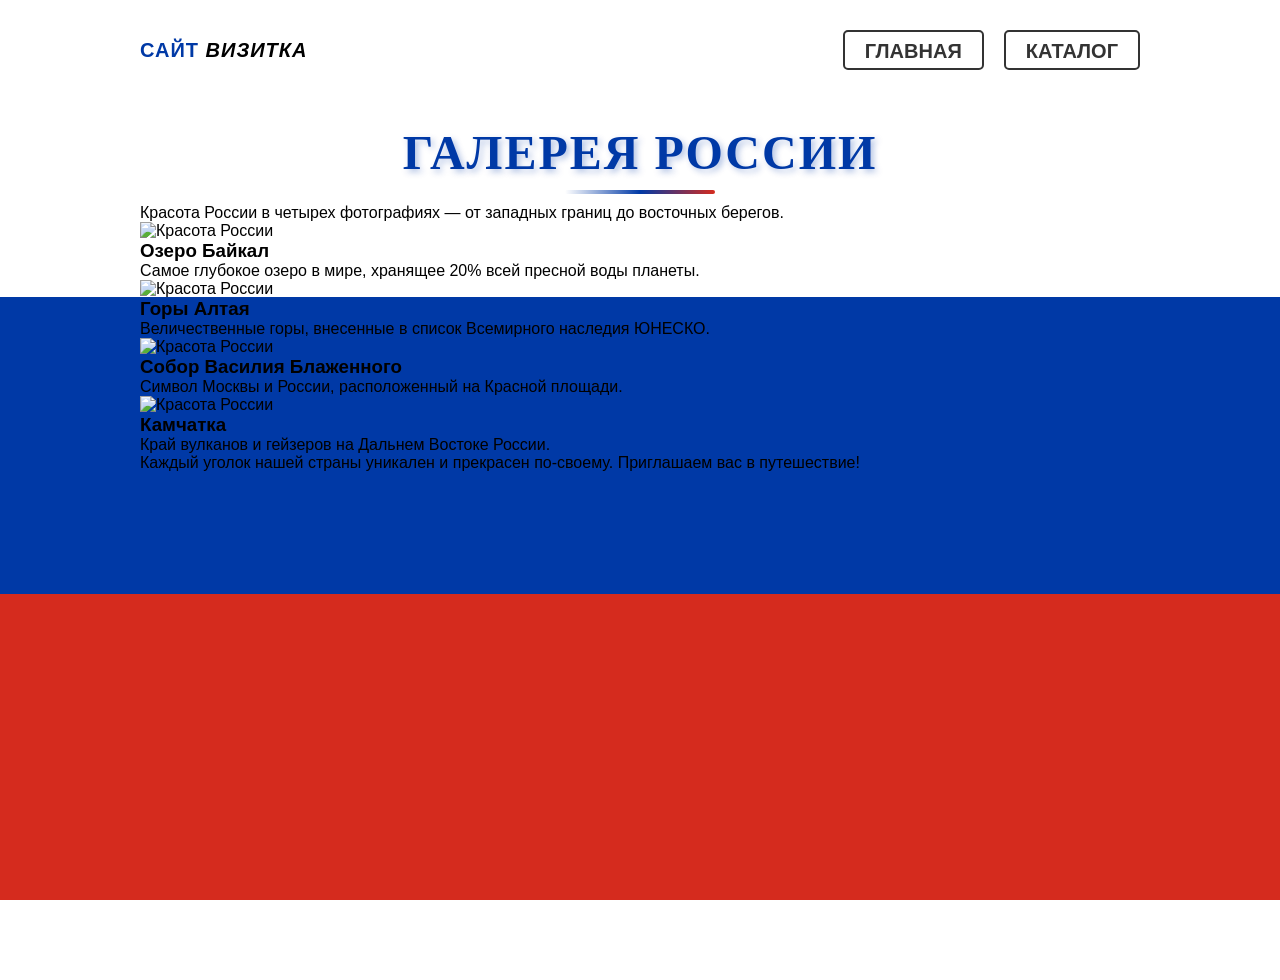
==== auto_industry.html @ 18884c05 "" ====
<!DOCTYPE html>
<html lang="ru">
<head>
    <link rel="stylesheet" href="css/style.css">
    <meta charset="UTF-8">
    <meta name="viewport" content="width=device-width, initial-scale=1.0">
    <title>Галерея - Красоты России</title>
</head>
<body>
    <div id="wrapper">
        <header>
            <div class="header__left">
                <a id="logo" href="index.html"><span class="pink">Сайт</span> <i>визитка</i></a>
            </div>
            <div class="header__right">

                    
                    <nav class="main-nav">
        <ul class="nav-links">
            <li><a href="index.html" class="nav-link">ГЛАВНАЯ</a></li>
            <li class="dropdown">
                <a href="#" class="dropbtn" id="dropdownBtn">КАТАЛОГ</a>
            <div class="dropdown-content" id="dropdownMenu">
                <div class="tab-container">
                    <button class="tab" onclick="navigateTo('putin.html')">ПРЕЗИДЕНТ</button>
<button class="tab" onclick="navigateTo('facts.html')">ИНТЕРЕСНЫЕ ФАКТЫ</button>
<button class="tab" onclick="navigateTo('auto_industry.html')">АВТОПРОМ</button>
<button class="tab" onclick="navigateTo('oreshnik.html')">ОРЕШНИК</button>
                </div>
            </div>
            </li>
        </ul>
    </nav>
                </div>
        </header>

        <main>
            <h1 class="page-title">ГАЛЕРЕЯ РОССИИ</h1>

            <!-- Блок с описанием -->
            <div class="gallery-description">
                <p>Красота России в четырех фотографиях — от западных границ до восточных берегов.</p>
            </div>

            <!-- Галерея из 4 картинок -->
            <section class="gallery-section">
                <div class="gallery-grid">
                    
                    <div class="gallery-item">
                        <img src="content/gallery1.jpg" alt="Красота России" class="gallery-img">
                        <div class="gallery-caption">
                            <h3>Озеро Байкал</h3>
                            <p>Самое глубокое озеро в мире, хранящее 20% всей пресной воды планеты.</p>
                        </div>
                    </div>

                    <div class="gallery-item">
                        <img src="content/gallery2.jpg" alt="Красота России" class="gallery-img">
                        <div class="gallery-caption">
                            <h3>Горы Алтая</h3>
                            <p>Величественные горы, внесенные в список Всемирного наследия ЮНЕСКО.</p>
                        </div>
                    </div>

                    <div class="gallery-item">
                        <img src="content/gallery3.jpg" alt="Красота России" class="gallery-img">
                        <div class="gallery-caption">
                            <h3>Собор Василия Блаженного</h3>
                            <p>Символ Москвы и России, расположенный на Красной площади.</p>
                        </div>
                    </div>

                    <div class="gallery-item">
                        <img src="content/gallery4.jpg" alt="Красота России" class="gallery-img">
                        <div class="gallery-caption">
                            <h3>Камчатка</h3>
                            <p>Край вулканов и гейзеров на Дальнем Востоке России.</p>
                        </div>
                    </div>

                </div>
            </section>

            <!-- Дополнительный текст -->
            <div class="gallery-footer">
                <p>Каждый уголок нашей страны уникален и прекрасен по-своему. Приглашаем вас в путешествие!</p>
            </div>

        </main>
    </div>

    <footer>
        &copy; Новая компания
    </footer>
    <script>
document.addEventListener('DOMContentLoaded', function() {
    const dropdownBtn = document.getElementById('dropdownBtn');
    const dropdownMenu = document.getElementById('dropdownMenu');
    
    // Функция для закрытия меню
    function closeDropdown() {
        dropdownMenu.classList.remove('show');
        dropdownBtn.classList.remove('active');
    }
    
    // Функция для открытия меню
    function openDropdown() {
        dropdownMenu.classList.add('show');
        dropdownBtn.classList.add('active');
    }
    
    // Обработчик клика по кнопке
    dropdownBtn.addEventListener('click', function(event) {
        event.preventDefault(); // Предотвращаем переход по ссылке
        event.stopPropagation(); // Останавливаем всплытие события
        
        // Если меню открыто - закрываем, если закрыто - открываем
        if (dropdownMenu.classList.contains('show')) {
            closeDropdown();
        } else {
            openDropdown();
        }
    });
    
    // Закрытие при клике вне меню
    document.addEventListener('click', function(event) {
        // Если клик был не по кнопке и не по меню
        if (!dropdownBtn.contains(event.target) && !dropdownMenu.contains(event.target)) {
            closeDropdown();
        }
    });
    
    // Закрытие при нажатии клавиши Escape
    document.addEventListener('keydown', function(event) {
        if (event.key === 'Escape') {
            closeDropdown();
        }
    });
    
    // Предотвращаем закрытие при клике внутри меню (кроме кнопок вкладок)
    dropdownMenu.addEventListener('click', function(event) {
        event.stopPropagation();
    });

    // Функция для перехода на страницу с закрытием меню
window.navigateTo = function(page) {
    location.href = page;
    closeDropdown();
}
});
</script>
</body>
</html>
---- css/style.css ----
* {
    margin: 0;
    padding: 0;
    box-sizing: border-box;
}

/* Подключаем красивые шрифты */
@import url('https://fonts.googleapis.com/css2?family=Roboto+Slab:wght@400;500;700&family=Montserrat:wght@300;400;600;700&family=Playfair+Display:wght@400;700;900&display=swap');

html, body {
    background: linear-gradient(180deg, 
        #FFFFFF 0%, 
        #FFFFFF 33%, 
        #0039A6 33%, 
        #0039A6 66%, 
        #D52B1E 66%, 
        #D52B1E 100%);
    color: black;
    height: 100%;
    width: 100%;
    font-family: 'Montserrat', sans-serif;
    overflow: hidden;
    max-width: 100%;
    overflow-x: hidden;
}

#wrapper {
    height: 100vh;
    width: 100%;
    max-width: 100%;
    display: flex;
    flex-direction: column;
    overflow: hidden;
}

header, main, footer {
    width: 100%;
    max-width: 1040px;
    margin: 0 auto;
    padding: 0 20px;
}

main {
    flex: 1;
    overflow-y: auto;
    min-height: 0;
    padding: 10px 20px;
    scrollbar-width: thin;
    scrollbar-color: #0039A6 rgba(255, 255, 255, 0.5);
}

/* Стилизация скроллбара для WebKit браузеров */
main::-webkit-scrollbar {
    width: 8px;
}

main::-webkit-scrollbar-track {
    background: rgba(255, 255, 255, 0.5);
    border-radius: 10px;
}

main::-webkit-scrollbar-thumb {
    background: #0039A6;
    border-radius: 10px;
}

footer {
    height: 80px;
    flex-shrink: 0;
    font-family: 'Montserrat', sans-serif;
    font-size: 16px;
    color: #333;
    text-align: center;
    padding: 25px 20px;
    background-color: rgba(255, 255, 255, 0.9);
    border-radius: 15px 15px 0 0;
}

/* ========== ОБЩИЕ СТИЛИ ДЛЯ ЗАГОЛОВКОВ ========== */
h1 {
    font-family: 'Playfair Display', serif;
    font-weight: 900;
    text-align: center;
    color: #0039A6;
    text-shadow: 3px 3px 6px rgba(0,57,166,0.3);
    letter-spacing: 2px;
    position: relative;
}

h1::after {
    content: "";
    display: block;
    width: 150px;
    height: 4px;
    background: linear-gradient(90deg, #FFFFFF, #0039A6, #D52B1E);
    margin: 10px auto 0;
    border-radius: 2px;
}

/* ========== СТИЛИ ДЛЯ ГЛАВНОЙ СТРАНИЦЫ (index.html) ========== */
main > h1 {
    font-size: 56px;
    margin: 15px 0 20px 0;
}

.main__content {
    background-color: rgba(255, 255, 255, 0.85);
    padding: 25px;
    border-radius: 20px;
    box-shadow: 0 15px 30px rgba(0,0,0,0.2);
    margin: 10px 0 20px 0;
}

.main__content p {
    text-align: justify;
    margin-bottom: 20px;
    font-size: 18px;
    line-height: 1.7;
    font-family: 'Roboto Slab', serif;
    font-weight: 400;
    color: #222;
    letter-spacing: 0.3px;
    text-rendering: optimizeLegibility;
    -webkit-font-smoothing: antialiased;
    -moz-osx-font-smoothing: grayscale;
}

.main__content p:last-child {
    margin-bottom: 0;
}

.content__img {
    width: 260px;
    height: auto;
    float: left;
    margin: 0 25px 15px 0;
    border-radius: 15px;
    box-shadow: 0 10px 20px rgba(0,0,0,0.2);
    border: 3px solid white;
}

/* ========== СТИЛИ ДЛЯ СТРАНИЦЫ ФАКТОВ (uslugi.html) ========== */
.page-title {
    font-size: 48px;
    margin: 15px 0 10px 0;
}

.services {
    display: flex;
    flex-wrap: nowrap;
    justify-content: center;
    gap: 20px;
    width: 100%;
    padding: 0;
}

.services__item {
    width: 300px;
    flex: 0 0 auto;
    padding: 15px;
    background-color: rgba(255, 255, 255, 0.85);
    border-radius: 20px;
    box-shadow: 0 15px 30px rgba(0,0,0,0.2);
    transition: transform 0.3s ease;
    display: flex;
    flex-direction: column;
}

.services__item:hover {
    transform: translateY(-5px);
}

.services__img {
    width: 100%;
    height: 140px;
    object-fit: cover;
    border-radius: 15px;
    margin-bottom: 12px;
    border: 3px solid white;
    box-shadow: 0 10px 20px rgba(0,0,0,0.2);
}

.services__item h2 {
    font-size: 24px;
    font-family: 'Playfair Display', serif;
    color: #D52B1E;
    margin-bottom: 10px;
    text-align: center;
}

.services__item p {
    font-size: 18px;
    line-height: 1.6;
    font-family: 'Roboto Slab', serif;
    color: #222;
    margin-bottom: 10px;
    text-align: justify;
}

.services__item p:last-of-type {
    margin-bottom: 0;
}

.more-link {
    display: inline-block;
    text-decoration: none;
    color: #0039A6;
    font-family: 'Montserrat', sans-serif;
    font-weight: 600;
    font-size: 14px;
    padding: 5px 15px;
    border: 2px solid #0039A6;
    border-radius: 25px;
    transition: all 0.3s ease;
    margin-top: 8px;
    align-self: center;
}

.more-link:hover {
    background-color: #0039A6;
    color: white;
}

/* ========== СТИЛИ ДЛЯ ИЗОБРАЖЕНИЙ ========== */
.main__img--float {
    width: 550px;
    margin: 20px 40px 20px 0;
    float: left;
    border-radius: 15px;
    box-shadow: 0 10px 20px rgba(0,0,0,0.2);
}

/* ========== АДАПТИВНОСТЬ ДЛЯ МАЛЕНЬКИХ ЭКРАНОВ ========== */
@media (max-width: 1000px) {
    header, main, footer {
        padding: 0 15px;
    }
    
    .services {
        flex-wrap: wrap;
        gap: 15px;
    }
    
    .services__item {
        width: 280px;
    }
    
    .content__img {
        width: 200px;
    }
    
    main > h1 {
        font-size: 42px;
    }
    
    .page-title {
        font-size: 38px;
    }
}

@media (max-width: 700px) {
    .content__img {
        width: 100%;
        float: none;
        margin: 0 0 15px 0;
    }
    
    .services__item {
        width: 100%;
        max-width: 350px;
    }
    
    header {
        flex-direction: column;
        height: auto;
        padding: 15px;
        gap: 10px;
    }
}

/* Очистка float */
.clearfix::after {
    content: "";
    display: table;
    clear: both;
}

/* ========== ПРИНУДИТЕЛЬНОЕ ВЫРАВНИВАНИЕ ШАПКИ ========== */
header {
    display: flex !important;
    justify-content: space-between !important;
    align-items: center !important;
    height: 100px !important;
    width: 100% !important;
    max-width: 1040px !important;
    margin: 0 auto !important;
    padding: 0 20px !important;
}

.header__left {
    font-size: 20px !important;
    font-weight: bold !important;
    color: #333 !important;
    font-family: 'Montserrat', sans-serif !important;
    text-transform: uppercase !important;
    letter-spacing: 1px !important;
    white-space: nowrap !important;
    padding: 0 !important;
    margin: 0 !important;
    width: auto !important;
    background: transparent !important;
    border: none !important;
}

.header__right {
    width: auto !important;
    text-align: right !important;
    background: transparent !important;
    padding: 0 !important;
    margin: 0 !important;
    border: none !important;
}

.header__right h1 {
    margin: 0 !important;
    padding: 0 !important;
    font-size: 20px !important;
    border: none !important;
    background: transparent !important;
}

.header__right h1::after {
    display: none !important;
}

.header__right a {
    text-decoration: none !important;
    color: #333 !important;
    padding: 8px 20px !important;
    border: 2px solid #333 !important;
    border-radius: 5px !important;
    font-family: 'Montserrat', sans-serif !important;
    font-weight: 600 !important;
    font-size: 20px !important;
    display: inline-block !important;
    white-space: nowrap !important;
    background: transparent !important;
}

.header__right a:hover {
    background-color: #333 !important;
    color: #fff !important;
}

#logo{
    text-transform: uppercase;
    text-decoration:none;
    color:black;
    font-weight: 600;
    line-height: 100px;
    font-size: 20px;
}

.pink {
    color: #0039A6; 
}

/* ========== БЕГУЩАЯ СТРОКА С ГИМНОМ ========== */
.hymn-ticker {
    width: 100%;
    height: 60px;
    background-color: rgba(255, 255, 255, 0.9);
    border: 3px solid;
    border-image: linear-gradient(90deg, #FFFFFF, #0039A6, #D52B1E) 1;
    border-radius: 15px;
    margin: 15px 0 20px 0;
    overflow: hidden;
    position: relative;
    box-shadow: 0 10px 20px rgba(0,0,0,0.2);
}

.hymn-content {
    position: absolute;
    white-space: nowrap;
    line-height: 60px;
    font-size: 20px;
    font-family: 'Roboto Slab', serif;
    color: #0039A6;
    font-weight: 500;
    animation: scrollHymn 60s linear infinite !important;
    padding-left: 100%;
}

@keyframes scrollHymn {
    0% {
        transform: translateX(0);
    }
    100% {
        transform: translateX(-100%);
    }
}

/* ========== БЛОК С ГИМНОМ ========== */
.hymn-block {
    width: 100%;
    margin: 20px 0;
    padding: 20px;
    border-radius: 20px;
    text-align: center;
}

.hymn-title {
    font-size: 32px;
    font-family: 'Playfair Display', serif;
    color: #0039A6;
    margin-bottom: 15px;
    text-shadow: 2px 2px 4px rgba(0,57,166,0.2);
}

/* Кнопка */
.hymn-button {
    background: linear-gradient(90deg, #FFFFFF, #0039A6, #D52B1E);
    color: black;
    border: 2px solid black;
    border-radius: 50px;
    padding: 15px 40px;
    font-size: 24px;
    font-family: 'Montserrat', sans-serif;
    font-weight: 700;
    cursor: pointer;
    transition: all 0.3s ease;
    box-shadow: 0 10px 20px rgba(0,0,0,0.2);
    margin-bottom: 20px;
    letter-spacing: 2px;
    min-width: 350px;
    text-align: center;
}

.hymn-button:hover {
    transform: scale(1.05);
    box-shadow: 0 15px 30px rgba(0,0,0,0.3);
}

.play-icon {
    display: inline-block;
    width: 30px;
    text-align: center;
    margin-right: 10px;
    font-size: 28px;
}

.hymn-button.playing {
    background: linear-gradient(90deg, #FFFFFF, #0039A6, #D52B1E);
    color: black;
    border: 2px solid black;
}

/* ========== ОСНОВНЫЕ СТИЛИ НАВИГАЦИИ ========== */
.main-nav {
    /* background-color: #2c3e50; */
    height: 60px;
    display: flex;
    align-items: center;
    justify-content: center;
    border-radius: 8px;
    margin-bottom: 30px;
    position: relative;
    z-index: 100;
}

.nav-links {
    display: flex;
    align-items: center;
    justify-content: center;
    gap: 20px;
    list-style: none;
    margin: 0;
    padding: 0;
    height: 100%;
}

.nav-links li {
    display: flex;
    align-items: center;
    height: 100%;
    margin: 0;
}

/* Единый стиль для ВСЕХ кнопок навигации */
.nav-links a,
.nav-links .dropbtn {
    display: flex;
    align-items: center;
    justify-content: center;
    text-align: center;
    min-width: 100px;
    height: 40px;
    padding: 0 15px;
    color: white;
    text-decoration: none;
    font-size: 18px;
    font-weight: 500;
    border-radius: 4px;
    transition: background-color 0.3s;
    background: none;
    border: none;
    cursor: pointer;
    font-family: inherit;
    box-sizing: border-box;
    line-height: normal;
    white-space: nowrap;
}

/* Ховер эффекты */
.nav-links a:hover,
.nav-links .dropbtn:hover {
    background-color: #34495e;
}

/* Активное состояние для dropbtn */
.nav-links .dropbtn.active {
    background-color: #e74c3c;
}

/* Стили для выпадающего меню */
.dropdown {
    position: relative;
    display: flex;
    align-items: center;
    height: 100%;
}

.dropdown-content {
    display: none;
    position: absolute;
    top: 100%;
    left: 50%;
    transform: translateX(-50%);
    background-color: white;
    min-width: 220px;
    box-shadow: 0 8px 16px rgba(0,0,0,0.2);
    border-radius: 8px;
    overflow: hidden;
    z-index: 1000;
    margin-top: 5px;
    animation: slideDown 0.2s ease-out;
}

.dropdown-content.show {
    display: block;
}

@keyframes slideDown {
    from {
        opacity: 0;
        transform: translateX(-50%) translateY(-10px);
    }
    to {
        opacity: 1;
        transform: translateX(-50%) translateY(0);
    }
}

/* Стили для вкладок внутри выпадающего меню */
.tab-container {
    display: flex;
    flex-direction: column;
}

.tab {
    padding: 12px 20px;
    text-align: left;
    background: none;
    border: none;
    width: 100%;
    cursor: pointer;
    font-size: 16px;
    color: #333;
    transition: background-color 0.3s;
    border-bottom: 1px solid #eee;
    font-family: inherit;
}

.tab:last-child {
    border-bottom: none;
}

.tab:hover {
    background-color: #f0f0f0;
    color: #e74c3c;
}

/* ========== СТИЛИ ДЛЯ СТРАНИЦЫ ПУТИНА (putin.html) ========== */
.putin-main {
    display: flex;
    flex-direction: column;
    height: calc(100vh - 180px);
    padding: 10px 20px !important;
    overflow: hidden;
}

/* Заголовок на странице Путина */
.putin-title {
    font-size: 42px !important;
    margin: 5px 0 15px 0 !important;
    flex-shrink: 0;
}

.putin-container {
    display: flex;
    gap: 30px;
    flex: 1;
    min-height: 0;
    background: rgba(255, 255, 255, 0.85);
    border-radius: 30px;
    padding: 25px;
    box-shadow: 0 20px 40px rgba(0,0,0,0.2);
    backdrop-filter: blur(5px);
}

.putin-text-column {
    flex: 1;
    display: flex;
    flex-direction: column;
    gap: 12px;
    overflow-y: auto;
    padding-right: 5px;
}

/* Стилизация скроллбара для текстовой колонки */
.putin-text-column::-webkit-scrollbar {
    width: 5px;
}

.putin-text-column::-webkit-scrollbar-track {
    background: rgba(0, 57, 166, 0.1);
    border-radius: 10px;
}

.putin-text-column::-webkit-scrollbar-thumb {
    background: #0039A6;
    border-radius: 10px;
}

/* Абзацы текста */
.putin-paragraph {
    font-family: 'Roboto Slab', serif;
    font-size: 15px;
    line-height: 1.5;
    color: #222;
    text-align: justify;
    margin: 0;
    padding: 12px 15px;
    background: rgba(255, 255, 255, 0.7);
    border-radius: 12px;
    border-left: 4px solid #0039A6;
    transition: all 0.2s ease;
}

.putin-paragraph:hover {
    background: white;
    transform: translateX(3px);
    box-shadow: 0 3px 8px rgba(0,57,166,0.15);
}

/* Правая колонка с гифкой */
.putin-gif-column {
    flex: 0 0 45%;
    display: flex;
    align-items: center;
}

.putin-gif-container {
    width: 100%;
    height: 100%;
    max-height: 100%;
    border-radius: 20px;
    overflow: hidden;
    box-shadow: 0 20px 30px rgba(0,57,166,0.3);
    border: 4px solid white;
    transition: transform 0.3s ease;
}

.putin-gif-container:hover {
    transform: scale(1.02);
}

.putin-gif {
    width: 100%;
    height: 100%;
    object-fit: cover;
    object-position: center;
    display: block;
}

/* Адаптивность для страницы Путина */
@media (max-width: 1000px) {
    .putin-main {
        height: calc(100vh - 160px);
        padding: 5px 15px !important;
    }
    
    .putin-title {
        font-size: 36px !important;
        margin: 5px 0 10px 0 !important;
    }
    
    .putin-container {
        padding: 20px;
        gap: 20px;
    }
    
    .putin-gif-column {
        flex: 0 0 42%;
    }
    
    .putin-paragraph {
        font-size: 14px;
        padding: 10px 12px;
    }
}

@media (max-width: 800px) {
    .putin-main {
        height: auto;
        min-height: calc(100vh - 160px);
        overflow-y: auto;
    }
    
    .putin-container {
        flex-direction: column-reverse;
    }
    
    .putin-gif-column {
        flex: 0 0 auto;
        height: 250px;
    }
    
    .putin-text-column {
        max-height: 400px;
    }
}

@media (min-height: 900px) {
    .putin-paragraph {
        font-size: 16px;
        line-height: 1.6;
        padding: 15px 18px;
    }
}

/* Выравнивание навигации по вертикали с логотипом */
.header__right {
    display: flex !important;
    align-items: center !important;
    height: 100% !important;
}

.header__right .main-nav {
    margin-bottom: 0 !important; /* Убираем нижний отступ */
    height: 50px; /* Чуть уменьшаем высоту */
}

/* Корректировка отступов для навбара */
.main-nav {
    margin-bottom: 0; /* Переопределяем для шапки */
}

/* Для страницы Путина (если нужно сохранить отступ на других страницах) */
.putin-main .main-nav {
    margin-bottom: 30px; /* Возвращаем отступ для контента */
}
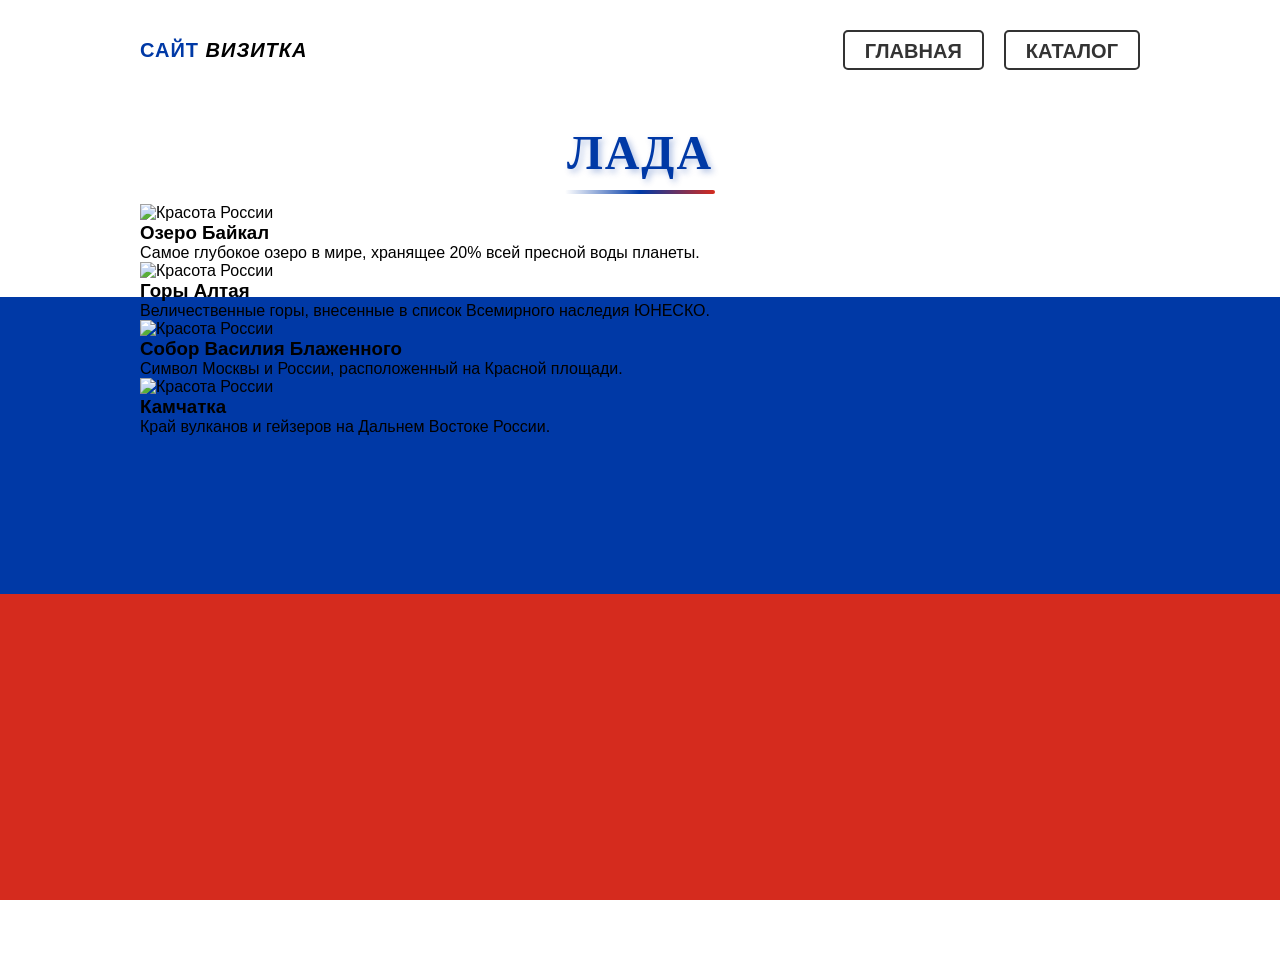
==== commit 90d90b65: "" ====
--- a/auto_industry.html
+++ b/auto_industry.html
@@ -35,12 +35,9 @@
         </header>
 
         <main>
-            <h1 class="page-title">ГАЛЕРЕЯ РОССИИ</h1>
+            <h1 class="page-title">ЛАДА</h1>
 
-            <!-- Блок с описанием -->
-            <div class="gallery-description">
-                <p>Красота России в четырех фотографиях — от западных границ до восточных берегов.</p>
-            </div>
+
 
             <!-- Галерея из 4 картинок -->
             <section class="gallery-section">
@@ -80,11 +77,6 @@
 
                 </div>
             </section>
-
-            <!-- Дополнительный текст -->
-            <div class="gallery-footer">
-                <p>Каждый уголок нашей страны уникален и прекрасен по-своему. Приглашаем вас в путешествие!</p>
-            </div>
 
         </main>
     </div>
--- a/css/style.css
+++ b/css/style.css
@@ -743,7 +743,7 @@
 
 @media (min-height: 900px) {
     .putin-paragraph {
-        font-size: 16px;
+        font-size: 18px;
         line-height: 1.6;
         padding: 15px 18px;
     }
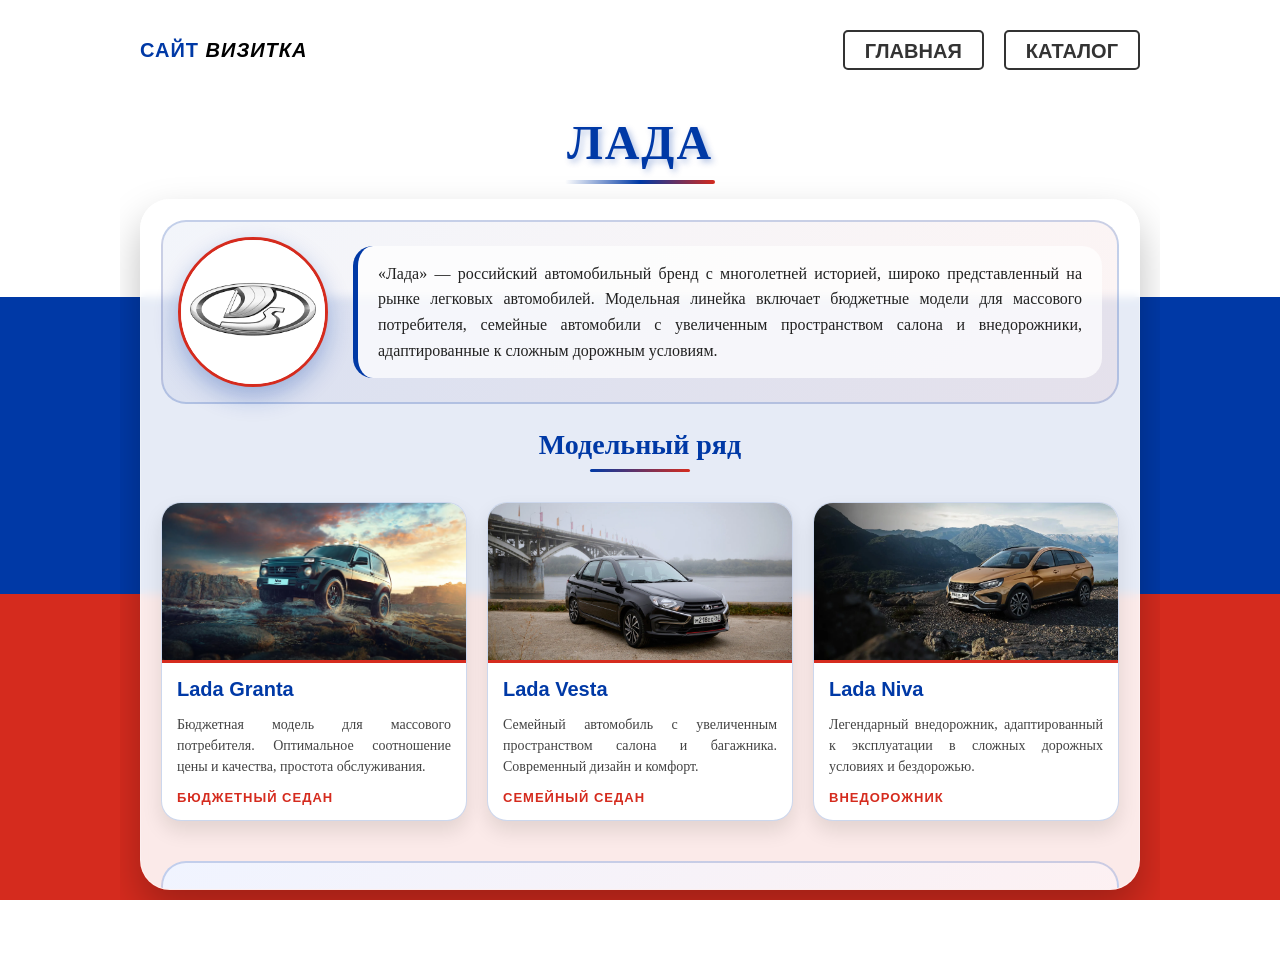
==== commit 3d0dcff7: "" ====
--- a/auto_industry.html
+++ b/auto_industry.html
@@ -4,7 +4,284 @@
     <link rel="stylesheet" href="css/style.css">
     <meta charset="UTF-8">
     <meta name="viewport" content="width=device-width, initial-scale=1.0">
-    <title>Галерея - Красоты России</title>
+    <title>LADA - Российский автопром</title>
+    <style>
+        /* Временные стили для страницы LADA */
+        .lada-main {
+            display: flex;
+            flex-direction: column;
+            height: calc(100vh - 180px);
+            padding: 10px 20px !important;
+            overflow: hidden;
+        }
+
+        /* Заголовок как на других страницах */
+        .lada-main .page-title {
+            font-size: 48px;
+            margin: 5px 0 15px 0 !important;
+            text-align: center;
+            flex-shrink: 0;
+            color: #0039A6;
+        }
+
+        .lada-container {
+            display: flex;
+            flex-direction: column;
+            gap: 20px;
+            flex: 1;
+            min-height: 0;
+            background: rgba(255, 255, 255, 0.9);
+            border-radius: 30px;
+            padding: 20px;
+            box-shadow: 0 20px 40px rgba(0,0,0,0.25);
+            backdrop-filter: blur(5px);
+            border: 1px solid rgba(255,255,255,0.3);
+            overflow-y: auto;
+        }
+
+        /* Верхний блок с логотипом и описанием */
+        .lada-header {
+            display: flex;
+            gap: 25px;
+            align-items: center;
+            background: linear-gradient(135deg, rgba(0,57,166,0.05) 0%, rgba(213,43,30,0.05) 100%);
+            border-radius: 25px;
+            padding: 15px;
+            border: 2px solid rgba(0,57,166,0.2);
+        }
+
+        .lada-logo {
+            flex: 0 0 150px;
+            height: 150px;
+            border-radius: 50%;
+            overflow: hidden;
+            background: white;
+            box-shadow: 0 10px 25px rgba(0,57,166,0.3);
+            border: 3px solid #D52B1E;
+            display: flex;
+            align-items: center;
+            justify-content: center;
+        }
+
+        .lada-logo img {
+            width: 100%;
+            height: 100%;
+            object-fit: contain;
+        }
+
+        .lada-description {
+            flex: 1;
+            font-family: 'Roboto Slab', serif;
+            font-size: 16px;
+            line-height: 1.6;
+            color: #222;
+            text-align: justify;
+            background: rgba(255,255,255,0.7);
+            padding: 15px 20px;
+            border-radius: 20px;
+            border-left: 5px solid #0039A6;
+        }
+
+        /* Сетка с моделями */
+        .models-title {
+            font-family: 'Playfair Display', serif;
+            font-size: 28px;
+            color: #0039A6;
+            margin: 5px 0 10px 0;
+            text-align: center;
+            position: relative;
+        }
+
+        .models-title::after {
+            content: "";
+            display: block;
+            width: 100px;
+            height: 3px;
+            background: linear-gradient(90deg, #0039A6, #D52B1E);
+            margin: 8px auto 0;
+            border-radius: 2px;
+        }
+
+        .models-grid {
+            display: grid;
+            grid-template-columns: repeat(3, 1fr);
+            gap: 20px;
+            margin-bottom: 20px;
+        }
+
+        .model-card {
+            background: white;
+            border-radius: 20px;
+            overflow: hidden;
+            box-shadow: 0 10px 20px rgba(0,0,0,0.1);
+            transition: all 0.3s ease;
+            border: 1px solid rgba(0,57,166,0.2);
+            display: flex;
+            flex-direction: column;
+        }
+
+        .model-card:hover {
+            transform: translateY(-5px);
+            box-shadow: 0 15px 30px rgba(0,57,166,0.3);
+        }
+
+        .model-image {
+            width: 100%;
+            height: 160px;
+            object-fit: cover;
+            border-bottom: 3px solid #D52B1E;
+        }
+
+        .model-info {
+            padding: 15px;
+            flex: 1;
+            display: flex;
+            flex-direction: column;
+            gap: 8px;
+        }
+
+        .model-name {
+            font-family: 'Montserrat', sans-serif;
+            font-size: 20px;
+            font-weight: 700;
+            color: #0039A6;
+            margin-bottom: 5px;
+        }
+
+        .model-desc {
+            font-family: 'Roboto Slab', serif;
+            font-size: 14px;
+            color: #444;
+            line-height: 1.5;
+            text-align: justify;
+        }
+
+        .model-type {
+            font-family: 'Montserrat', sans-serif;
+            font-size: 13px;
+            font-weight: 600;
+            color: #D52B1E;
+            text-transform: uppercase;
+            letter-spacing: 1px;
+            margin-top: 5px;
+        }
+
+        /* Блок с преимуществами */
+        .advantages-section {
+            background: linear-gradient(135deg, #f0f4ff, #fff0f0);
+            border-radius: 25px;
+            padding: 20px;
+            border: 2px solid rgba(0,57,166,0.2);
+        }
+
+        .advantages-title {
+            font-family: 'Playfair Display', serif;
+            font-size: 24px;
+            color: #D52B1E;
+            margin-bottom: 15px;
+            text-align: center;
+        }
+
+        .advantages-grid {
+            display: grid;
+            grid-template-columns: repeat(4, 1fr);
+            gap: 15px;
+        }
+
+        .advantage-item {
+            background: white;
+            border-radius: 15px;
+            padding: 15px 10px;
+            text-align: center;
+            box-shadow: 0 5px 10px rgba(0,0,0,0.05);
+            border-left: 3px solid #0039A6;
+            transition: all 0.3s ease;
+        }
+
+        .advantage-item:hover {
+            transform: scale(1.03);
+            border-left-color: #D52B1E;
+        }
+
+        .advantage-icon {
+            font-size: 28px;
+            margin-bottom: 8px;
+        }
+
+        .advantage-text {
+            font-family: 'Montserrat', sans-serif;
+            font-size: 14px;
+            font-weight: 500;
+            color: #222;
+            line-height: 1.4;
+        }
+
+        /* Нижний блок с заключением */
+        .lada-footer {
+            font-family: 'Roboto Slab', serif;
+            font-size: 16px;
+            line-height: 1.6;
+            color: #222;
+            text-align: justify;
+            background: rgba(0,57,166,0.05);
+            padding: 15px 20px;
+            border-radius: 20px;
+            border: 1px dashed #0039A6;
+            margin-top: 5px;
+        }
+
+        /* Адаптивность */
+        @media (max-width: 1000px) {
+            .lada-main {
+                height: calc(100vh - 160px);
+            }
+            
+            .lada-main .page-title {
+                font-size: 42px;
+            }
+            
+            .advantages-grid {
+                grid-template-columns: repeat(2, 1fr);
+            }
+        }
+
+        @media (max-width: 800px) {
+            .lada-header {
+                flex-direction: column;
+                text-align: center;
+            }
+            
+            .lada-logo {
+                flex: 0 0 120px;
+                height: 120px;
+                margin: 0 auto;
+            }
+            
+            .models-grid {
+                grid-template-columns: 1fr;
+            }
+            
+            .advantages-grid {
+                grid-template-columns: 1fr;
+            }
+            
+            .lada-main {
+                height: auto;
+                min-height: calc(100vh - 160px);
+                overflow-y: auto;
+            }
+        }
+
+        @media (max-width: 600px) {
+            .lada-main .page-title {
+                font-size: 36px;
+            }
+            
+            .models-title {
+                font-size: 24px;
+            }
+        }
+    </style>
 </head>
 <body>
     <div id="wrapper">
@@ -13,133 +290,159 @@
                 <a id="logo" href="index.html"><span class="pink">Сайт</span> <i>визитка</i></a>
             </div>
             <div class="header__right">
-
+                <nav class="main-nav">
+                    <ul class="nav-links">
+                        <li><a href="index.html" class="nav-link">ГЛАВНАЯ</a></li>
+                        <li class="dropdown">
+                            <a href="#" class="dropbtn" id="dropdownBtn">КАТАЛОГ</a>
+                            <div class="dropdown-content" id="dropdownMenu">
+                                <div class="tab-container">
+                                    <button class="tab" onclick="navigateTo('putin.html')">ПРЕЗИДЕНТ</button>
+                                    <button class="tab" onclick="navigateTo('facts.html')">ИНТЕРЕСНЫЕ ФАКТЫ</button>
+                                    <button class="tab" onclick="navigateTo('auto_industry.html')">АВТОПРОМ</button>
+                                    <button class="tab" onclick="navigateTo('oreshnik.html')">ОРЕШНИК</button>
+                                </div>
+                            </div>
+                        </li>
+                    </ul>
+                </nav>
+            </div>
+        </header>
+
+        <main class="lada-main">
+            <!-- Заголовок по центру -->
+            <h1 class="page-title">ЛАДА</h1>
+            
+            <!-- Основной контейнер -->
+            <div class="lada-container">
+                <!-- Блок с логотипом и описанием бренда -->
+                <div class="lada-header">
+                    <div class="lada-logo">
+                        <img src="content/4.png" alt="Логотип LADA">
+                    </div>
+                    <div class="lada-description">
+                        «Лада» — российский автомобильный бренд с многолетней историей, широко представленный на рынке легковых автомобилей. Модельная линейка включает бюджетные модели для массового потребителя, семейные автомобили с увеличенным пространством салона и внедорожники, адаптированные к сложным дорожным условиям.
+                    </div>
+                </div>
+
+                <!-- Заголовок раздела моделей -->
+                <h2 class="models-title">Модельный ряд</h2>
+                
+                <!-- Сетка с тремя моделями автомобилей -->
+                <div class="models-grid">
+                    <!-- Lada Granta -->
+                    <div class="model-card">
+                        <img src="content/bronto_dt.webp" alt="Lada Granta" class="model-image">
+                        <div class="model-info">
+                            <div class="model-name">Lada Granta</div>
+                            <div class="model-desc">Бюджетная модель для массового потребителя. Оптимальное соотношение цены и качества, простота обслуживания.</div>
+                            <div class="model-type">Бюджетный седан</div>
+                        </div>
+                    </div>
                     
-                    <nav class="main-nav">
-        <ul class="nav-links">
-            <li><a href="index.html" class="nav-link">ГЛАВНАЯ</a></li>
-            <li class="dropdown">
-                <a href="#" class="dropbtn" id="dropdownBtn">КАТАЛОГ</a>
-            <div class="dropdown-content" id="dropdownMenu">
-                <div class="tab-container">
-                    <button class="tab" onclick="navigateTo('putin.html')">ПРЕЗИДЕНТ</button>
-<button class="tab" onclick="navigateTo('facts.html')">ИНТЕРЕСНЫЕ ФАКТЫ</button>
-<button class="tab" onclick="navigateTo('auto_industry.html')">АВТОПРОМ</button>
-<button class="tab" onclick="navigateTo('oreshnik.html')">ОРЕШНИК</button>
+                    <!-- Lada Vesta -->
+                    <div class="model-card">
+                        <img src="content/1920x1920 (7).webp" alt="Lada Vesta" class="model-image">
+                        <div class="model-info">
+                            <div class="model-name">Lada Vesta</div>
+                            <div class="model-desc">Семейный автомобиль с увеличенным пространством салона и багажника. Современный дизайн и комфорт.</div>
+                            <div class="model-type">Семейный седан</div>
+                        </div>
+                    </div>
+                    
+                    <!-- Lada Niva -->
+                    <div class="model-card">
+                        <img src="content/sw-cross_d.1920x0.jpeg.webp" alt="Lada Niva" class="model-image">
+                        <div class="model-info">
+                            <div class="model-name">Lada Niva</div>
+                            <div class="model-desc">Легендарный внедорожник, адаптированный к эксплуатации в сложных дорожных условиях и бездорожью.</div>
+                            <div class="model-type">Внедорожник</div>
+                        </div>
+                    </div>
+                </div>
+
+                <!-- Блок с преимуществами -->
+                <div class="advantages-section">
+                    <h3 class="advantages-title">Ключевые преимущества</h3>
+                    <div class="advantages-grid">
+                        <div class="advantage-item">
+                            <div class="advantage-icon">💰</div>
+                            <div class="advantage-text">Доступная стоимость приобретения и обслуживания</div>
+                        </div>
+                        <div class="advantage-item">
+                            <div class="advantage-icon">❄️</div>
+                            <div class="advantage-text">Адаптация к российским климатическим и дорожным условиям</div>
+                        </div>
+                        <div class="advantage-item">
+                            <div class="advantage-icon">🏢</div>
+                            <div class="advantage-text">Широкая сеть официальных дилерских и сервисных центров на территории РФ</div>
+                        </div>
+                        <div class="advantage-item">
+                            <div class="advantage-icon">✓</div>
+                            <div class="advantage-text">Соответствие актуальным требованиям безопасности и экологическим стандартам</div>
+                        </div>
+                    </div>
+                </div>
+
+                <!-- Заключительный блок -->
+                <div class="lada-footer">
+                    Автомобили «Лада» востребованы как среди частных покупателей, так и в корпоративных автопарках, в том числе у государственных структур.
                 </div>
             </div>
-            </li>
-        </ul>
-    </nav>
-                </div>
-        </header>
-
-        <main>
-            <h1 class="page-title">ЛАДА</h1>
-
-
-
-            <!-- Галерея из 4 картинок -->
-            <section class="gallery-section">
-                <div class="gallery-grid">
-                    
-                    <div class="gallery-item">
-                        <img src="content/gallery1.jpg" alt="Красота России" class="gallery-img">
-                        <div class="gallery-caption">
-                            <h3>Озеро Байкал</h3>
-                            <p>Самое глубокое озеро в мире, хранящее 20% всей пресной воды планеты.</p>
-                        </div>
-                    </div>
-
-                    <div class="gallery-item">
-                        <img src="content/gallery2.jpg" alt="Красота России" class="gallery-img">
-                        <div class="gallery-caption">
-                            <h3>Горы Алтая</h3>
-                            <p>Величественные горы, внесенные в список Всемирного наследия ЮНЕСКО.</p>
-                        </div>
-                    </div>
-
-                    <div class="gallery-item">
-                        <img src="content/gallery3.jpg" alt="Красота России" class="gallery-img">
-                        <div class="gallery-caption">
-                            <h3>Собор Василия Блаженного</h3>
-                            <p>Символ Москвы и России, расположенный на Красной площади.</p>
-                        </div>
-                    </div>
-
-                    <div class="gallery-item">
-                        <img src="content/gallery4.jpg" alt="Красота России" class="gallery-img">
-                        <div class="gallery-caption">
-                            <h3>Камчатка</h3>
-                            <p>Край вулканов и гейзеров на Дальнем Востоке России.</p>
-                        </div>
-                    </div>
-
-                </div>
-            </section>
-
         </main>
     </div>
 
     <footer>
         &copy; Новая компания
     </footer>
+
     <script>
-document.addEventListener('DOMContentLoaded', function() {
-    const dropdownBtn = document.getElementById('dropdownBtn');
-    const dropdownMenu = document.getElementById('dropdownMenu');
-    
-    // Функция для закрытия меню
-    function closeDropdown() {
-        dropdownMenu.classList.remove('show');
-        dropdownBtn.classList.remove('active');
-    }
-    
-    // Функция для открытия меню
-    function openDropdown() {
-        dropdownMenu.classList.add('show');
-        dropdownBtn.classList.add('active');
-    }
-    
-    // Обработчик клика по кнопке
-    dropdownBtn.addEventListener('click', function(event) {
-        event.preventDefault(); // Предотвращаем переход по ссылке
-        event.stopPropagation(); // Останавливаем всплытие события
-        
-        // Если меню открыто - закрываем, если закрыто - открываем
-        if (dropdownMenu.classList.contains('show')) {
+    document.addEventListener('DOMContentLoaded', function() {
+        const dropdownBtn = document.getElementById('dropdownBtn');
+        const dropdownMenu = document.getElementById('dropdownMenu');
+        
+        function closeDropdown() {
+            dropdownMenu.classList.remove('show');
+            dropdownBtn.classList.remove('active');
+        }
+        
+        function openDropdown() {
+            dropdownMenu.classList.add('show');
+            dropdownBtn.classList.add('active');
+        }
+        
+        dropdownBtn.addEventListener('click', function(event) {
+            event.preventDefault();
+            event.stopPropagation();
+            
+            if (dropdownMenu.classList.contains('show')) {
+                closeDropdown();
+            } else {
+                openDropdown();
+            }
+        });
+        
+        document.addEventListener('click', function(event) {
+            if (!dropdownBtn.contains(event.target) && !dropdownMenu.contains(event.target)) {
+                closeDropdown();
+            }
+        });
+        
+        document.addEventListener('keydown', function(event) {
+            if (event.key === 'Escape') {
+                closeDropdown();
+            }
+        });
+        
+        dropdownMenu.addEventListener('click', function(event) {
+            event.stopPropagation();
+        });
+        
+        window.navigateTo = function(page) {
+            location.href = page;
             closeDropdown();
-        } else {
-            openDropdown();
         }
     });
-    
-    // Закрытие при клике вне меню
-    document.addEventListener('click', function(event) {
-        // Если клик был не по кнопке и не по меню
-        if (!dropdownBtn.contains(event.target) && !dropdownMenu.contains(event.target)) {
-            closeDropdown();
-        }
-    });
-    
-    // Закрытие при нажатии клавиши Escape
-    document.addEventListener('keydown', function(event) {
-        if (event.key === 'Escape') {
-            closeDropdown();
-        }
-    });
-    
-    // Предотвращаем закрытие при клике внутри меню (кроме кнопок вкладок)
-    dropdownMenu.addEventListener('click', function(event) {
-        event.stopPropagation();
-    });
-
-    // Функция для перехода на страницу с закрытием меню
-window.navigateTo = function(page) {
-    location.href = page;
-    closeDropdown();
-}
-});
-</script>
+    </script>
 </body>
 </html>
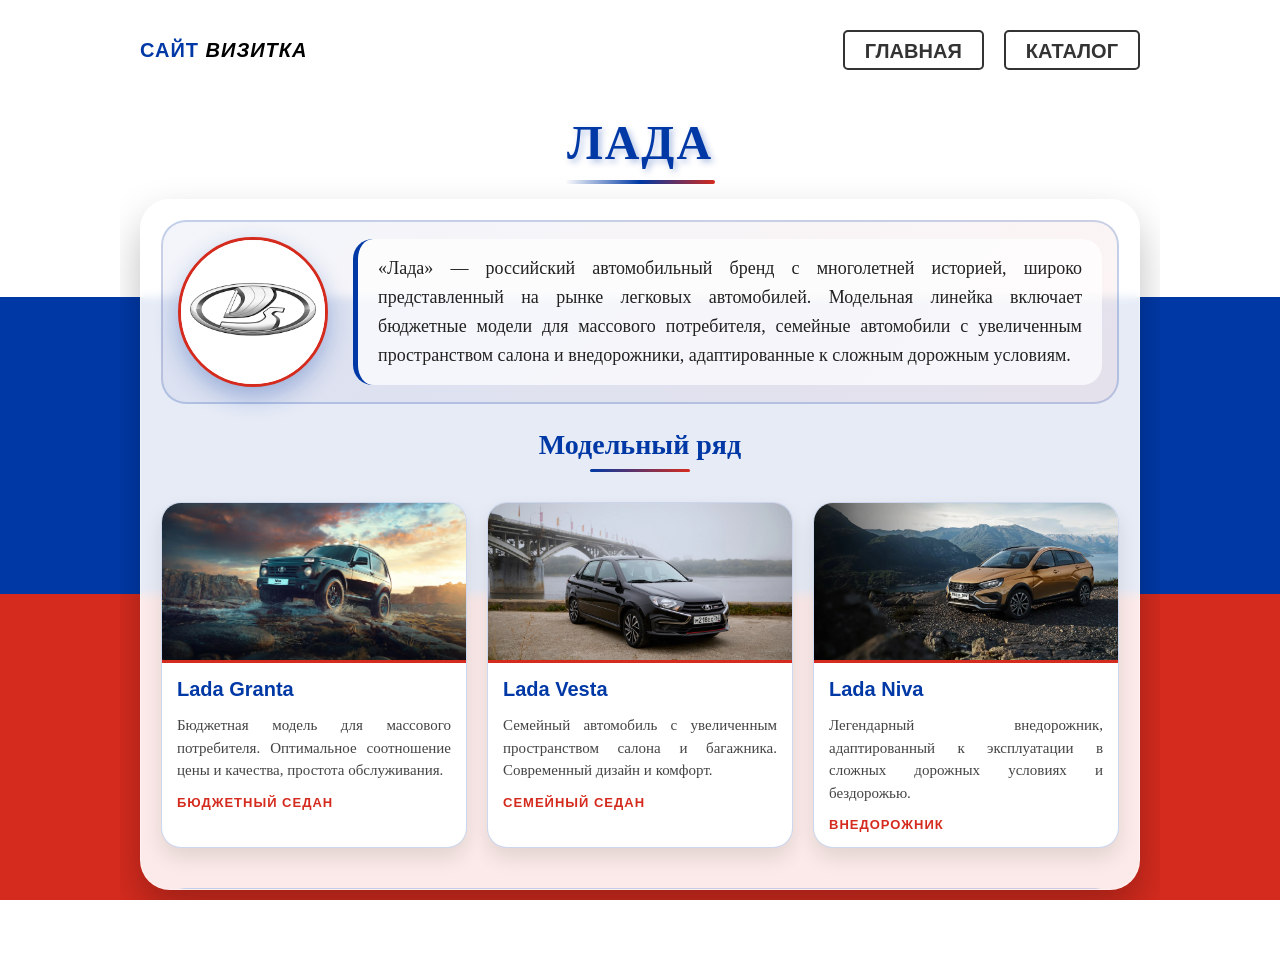
==== commit 771c398d: "" ====
--- a/auto_industry.html
+++ b/auto_industry.html
@@ -6,7 +6,7 @@
     <meta name="viewport" content="width=device-width, initial-scale=1.0">
     <title>LADA - Российский автопром</title>
     <style>
-        /* Временные стили для страницы LADA */
+        /* Временные стили для страницы LADA - без анимаций */
         .lada-main {
             display: flex;
             flex-direction: column;
@@ -72,7 +72,7 @@
         .lada-description {
             flex: 1;
             font-family: 'Roboto Slab', serif;
-            font-size: 16px;
+            font-size: 18px;
             line-height: 1.6;
             color: #222;
             text-align: justify;
@@ -114,15 +114,10 @@
             border-radius: 20px;
             overflow: hidden;
             box-shadow: 0 10px 20px rgba(0,0,0,0.1);
-            transition: all 0.3s ease;
             border: 1px solid rgba(0,57,166,0.2);
             display: flex;
             flex-direction: column;
-        }
-
-        .model-card:hover {
-            transform: translateY(-5px);
-            box-shadow: 0 15px 30px rgba(0,57,166,0.3);
+            /* Анимация удалена */
         }
 
         .model-image {
@@ -150,7 +145,7 @@
 
         .model-desc {
             font-family: 'Roboto Slab', serif;
-            font-size: 14px;
+            font-size: 15px;
             color: #444;
             line-height: 1.5;
             text-align: justify;
@@ -195,12 +190,7 @@
             text-align: center;
             box-shadow: 0 5px 10px rgba(0,0,0,0.05);
             border-left: 3px solid #0039A6;
-            transition: all 0.3s ease;
-        }
-
-        .advantage-item:hover {
-            transform: scale(1.03);
-            border-left-color: #D52B1E;
+            /* Анимация удалена */
         }
 
         .advantage-icon {
@@ -210,7 +200,7 @@
 
         .advantage-text {
             font-family: 'Montserrat', sans-serif;
-            font-size: 14px;
+            font-size: 15px;
             font-weight: 500;
             color: #222;
             line-height: 1.4;
@@ -219,7 +209,7 @@
         /* Нижний блок с заключением */
         .lada-footer {
             font-family: 'Roboto Slab', serif;
-            font-size: 16px;
+            font-size: 18px;
             line-height: 1.6;
             color: #222;
             text-align: justify;
@@ -243,6 +233,14 @@
             .advantages-grid {
                 grid-template-columns: repeat(2, 1fr);
             }
+            
+            .lada-description {
+                font-size: 17px;
+            }
+            
+            .lada-footer {
+                font-size: 17px;
+            }
         }
 
         @media (max-width: 800px) {
@@ -279,6 +277,14 @@
             
             .models-title {
                 font-size: 24px;
+            }
+            
+            .lada-description {
+                font-size: 16px;
+            }
+            
+            .lada-footer {
+                font-size: 16px;
             }
         }
     </style>
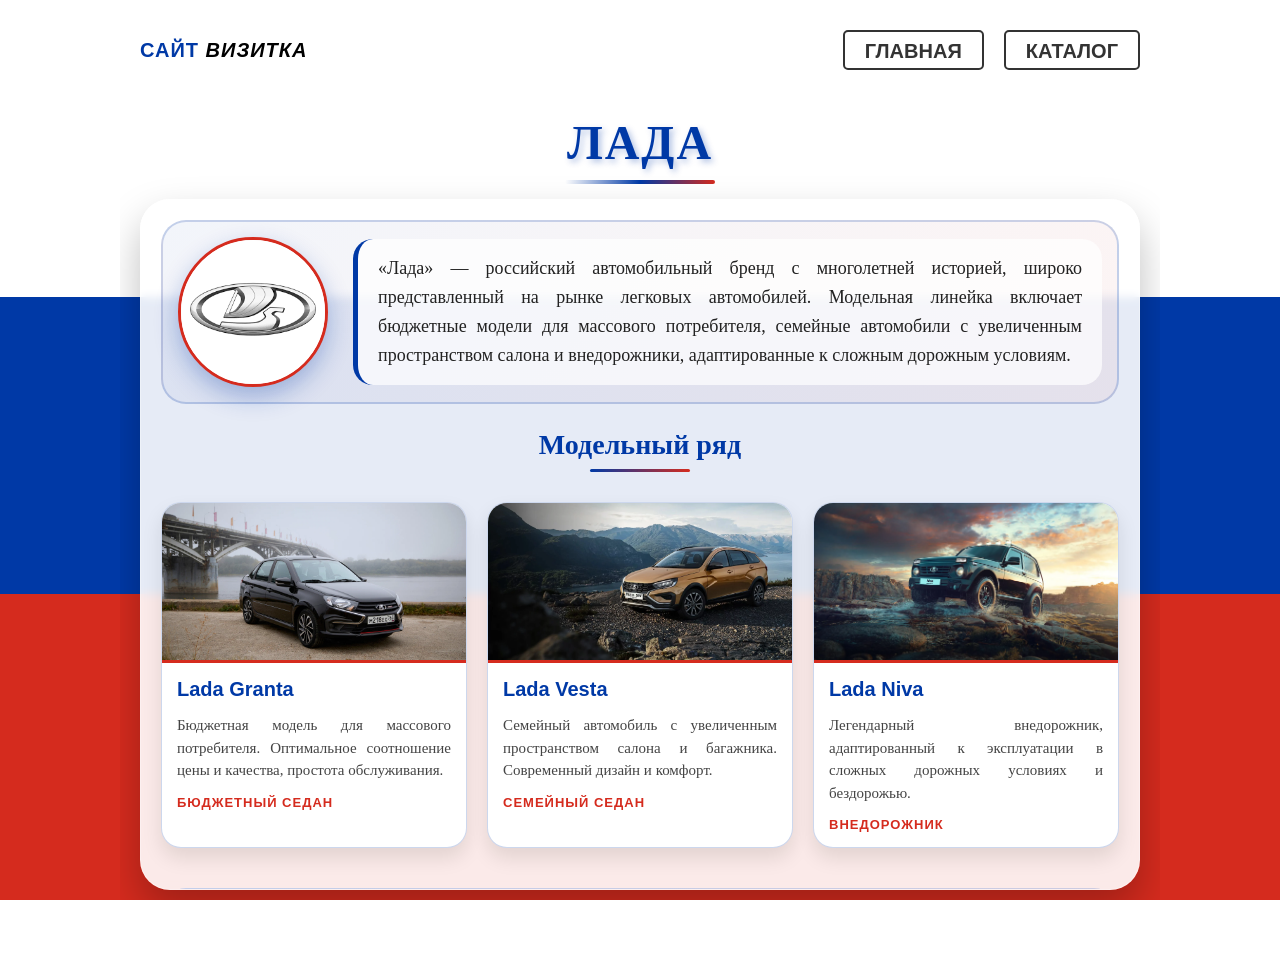
==== commit a12e17f2: "" ====
--- a/auto_industry.html
+++ b/auto_industry.html
@@ -338,7 +338,7 @@
                 <div class="models-grid">
                     <!-- Lada Granta -->
                     <div class="model-card">
-                        <img src="content/bronto_dt.webp" alt="Lada Granta" class="model-image">
+                        <img src="content/1920x1920 (7).webp" alt="Lada Granta" class="model-image">
                         <div class="model-info">
                             <div class="model-name">Lada Granta</div>
                             <div class="model-desc">Бюджетная модель для массового потребителя. Оптимальное соотношение цены и качества, простота обслуживания.</div>
@@ -348,7 +348,7 @@
                     
                     <!-- Lada Vesta -->
                     <div class="model-card">
-                        <img src="content/1920x1920 (7).webp" alt="Lada Vesta" class="model-image">
+                        <img src="content/sw-cross_d.1920x0.jpeg.webp" alt="Lada Vesta" class="model-image">
                         <div class="model-info">
                             <div class="model-name">Lada Vesta</div>
                             <div class="model-desc">Семейный автомобиль с увеличенным пространством салона и багажника. Современный дизайн и комфорт.</div>
@@ -358,7 +358,7 @@
                     
                     <!-- Lada Niva -->
                     <div class="model-card">
-                        <img src="content/sw-cross_d.1920x0.jpeg.webp" alt="Lada Niva" class="model-image">
+                        <img src="content/bronto_dt.webp" alt="Lada Niva" class="model-image">
                         <div class="model-info">
                             <div class="model-name">Lada Niva</div>
                             <div class="model-desc">Легендарный внедорожник, адаптированный к эксплуатации в сложных дорожных условиях и бездорожью.</div>
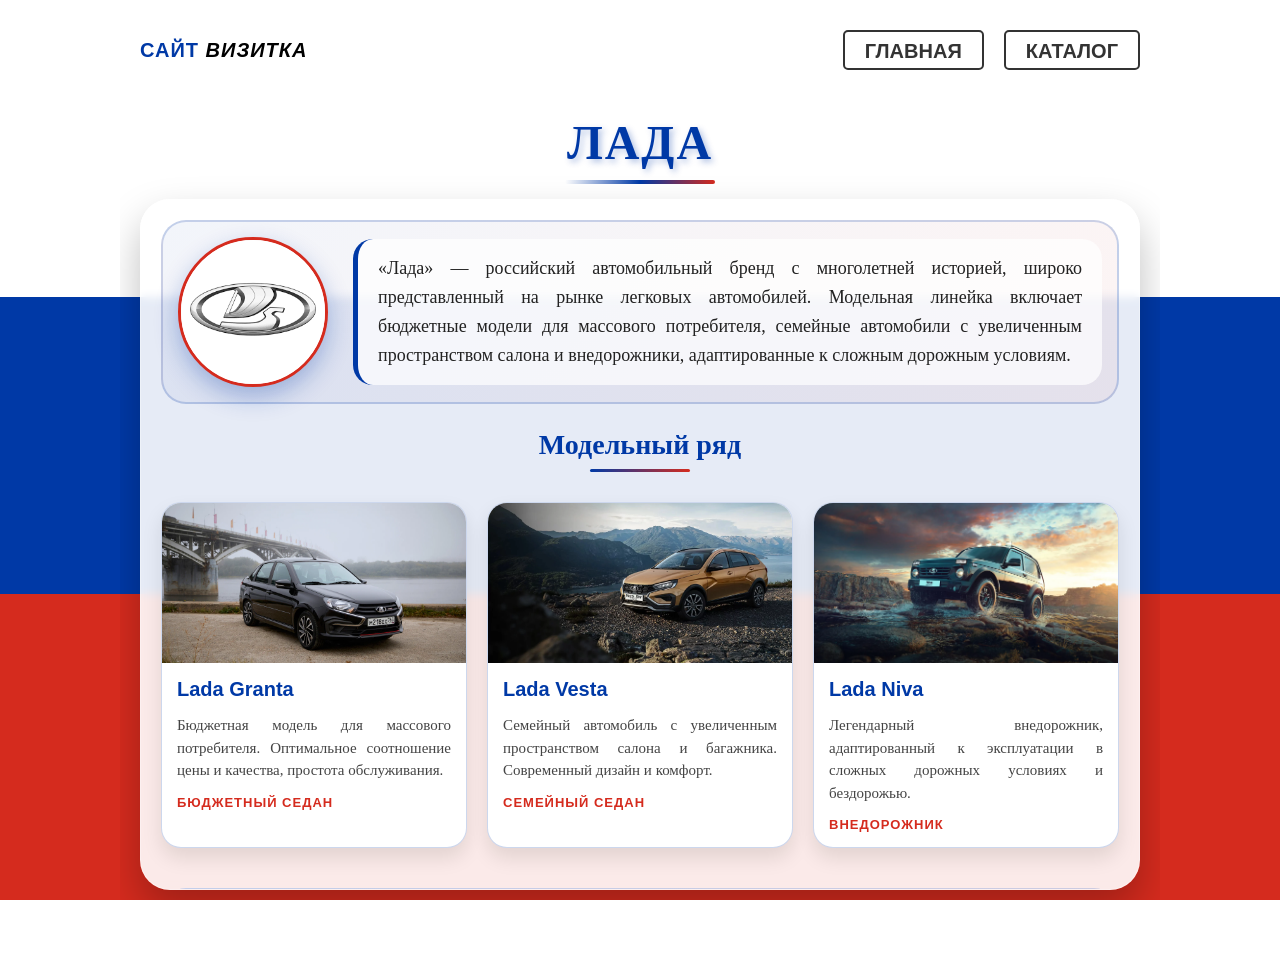
==== commit 28af2ae1: "" ====
--- a/auto_industry.html
+++ b/auto_industry.html
@@ -124,7 +124,6 @@
             width: 100%;
             height: 160px;
             object-fit: cover;
-            border-bottom: 3px solid #D52B1E;
         }
 
         .model-info {
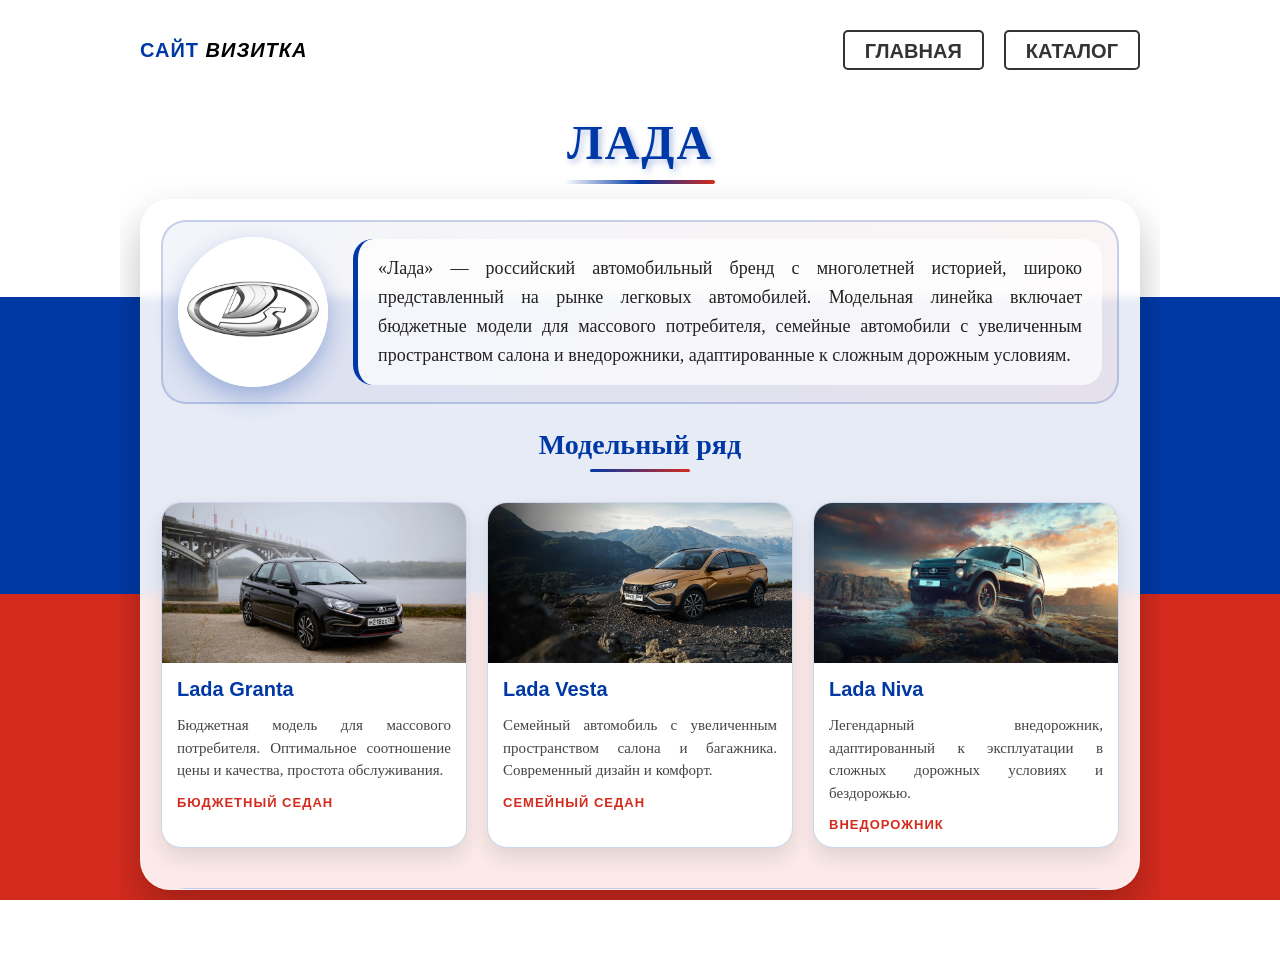
==== commit 9b000245: "" ====
--- a/auto_industry.html
+++ b/auto_industry.html
@@ -57,7 +57,6 @@
             overflow: hidden;
             background: white;
             box-shadow: 0 10px 25px rgba(0,57,166,0.3);
-            border: 3px solid #D52B1E;
             display: flex;
             align-items: center;
             justify-content: center;
